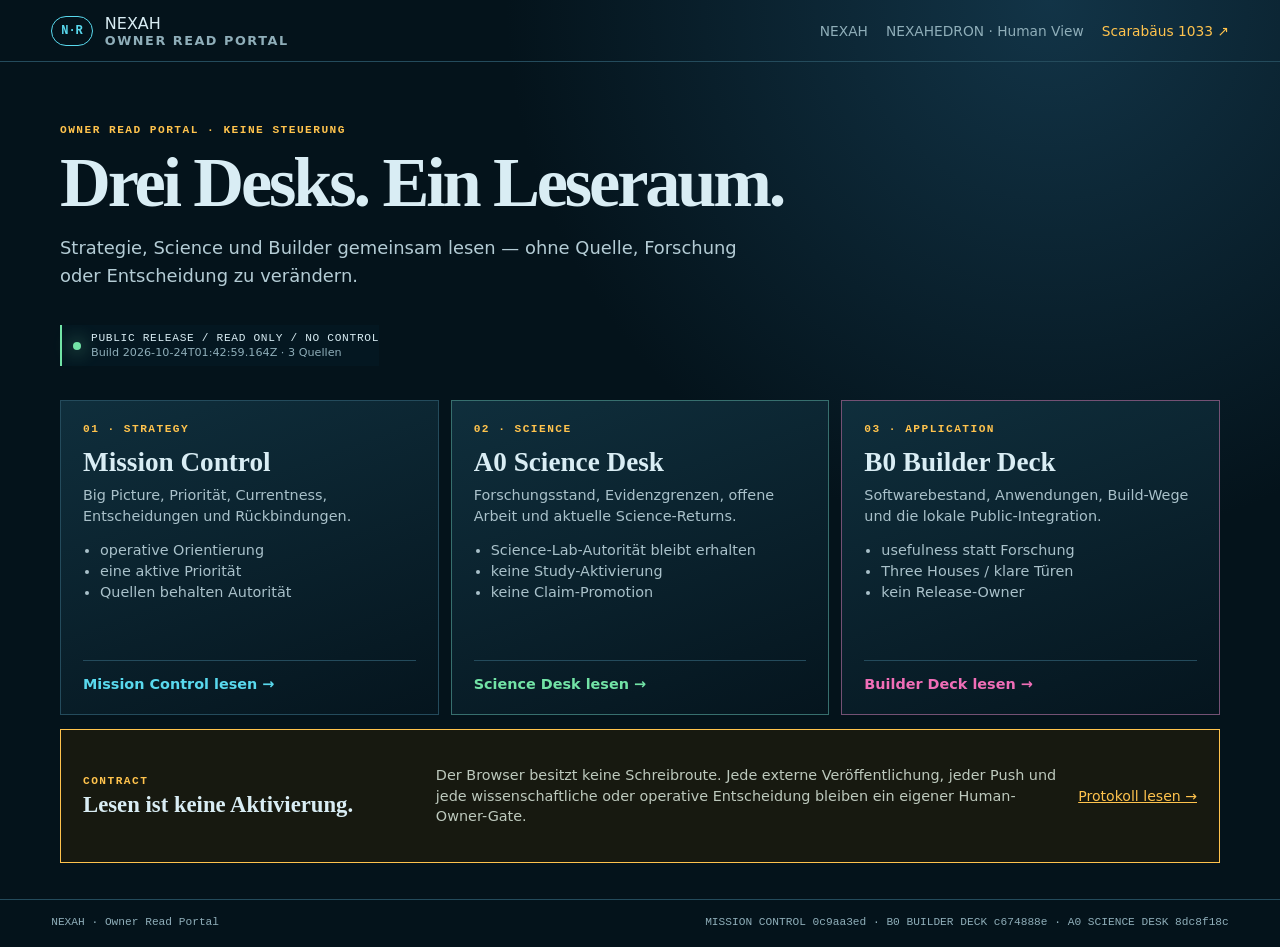
==== index.html @ fae85a68 "release(portal): publish Mission Control A0 and B0 entry" ====
<!doctype html>
<html lang="de">
<head>
  <meta charset="utf-8">
  <meta name="viewport" content="width=device-width,initial-scale=1">
  <meta name="robots" content="index,follow">
  <meta name="description" content="NEXAH Owner Read Portal — read-only snapshots of Mission Control, Science Desk and B0 Builder Deck.">
  <title>NEXAH · Owner Read Portal</title>
  <link rel="icon" href="data:image/svg+xml,%3Csvg xmlns='http://www.w3.org/2000/svg' viewBox='0 0 64 64'%3E%3Crect width='64' height='64' rx='32' fill='%2304131b'/%3E%3Ccircle cx='32' cy='32' r='27' fill='none' stroke='%2359d9ee' stroke-width='3'/%3E%3Ctext x='32' y='38' text-anchor='middle' font-family='monospace' font-size='18' fill='%23d9edf4'%3ENR%3C/text%3E%3C/svg%3E">
  <link rel="stylesheet" href="portal.css">
</head>
<body>
  <header class="masthead">
    <a class="brand" href="./" aria-label="Owner Read Portal Start">
      <span class="mark">N·R</span>
      <span>NEXAH <b>Owner Read Portal</b></span>
    </a>
    <nav aria-label="Externe Rückwege">
      <a href="https://nexah.de">NEXAH</a>
      <a href="https://nexahedron.com">NEXAHEDRON · Human View</a>
      <a class="scarab" href="https://www.scarabaeus1033.net">Scarabäus 1033 ↗</a>
    </nav>
  </header>

  <main>
    <section class="hero">
      <p class="eyebrow">OWNER READ PORTAL · KEINE STEUERUNG</p>
      <h1>Drei Desks. Ein Leseraum.</h1>
      <p class="lead">Strategie, Science und Builder gemeinsam lesen — ohne Quelle, Forschung oder Entscheidung zu verändern.</p>
      <div class="status" role="status">
        <span class="lamp" aria-hidden="true"></span>
        <div><b id="buildState">Snapshot wird gelesen …</b><small id="buildMeta">Manifest laden</small></div>
      </div>
    </section>

    <section class="deck" aria-label="Leseflächen">
      <article class="card card-mission">
        <div class="card-no">01 · STRATEGY</div>
        <h2>Mission Control</h2>
        <p>Big Picture, Priorität, Currentness, Entscheidungen und Rückbindungen.</p>
        <ul><li>operative Orientierung</li><li>eine aktive Priorität</li><li>Quellen behalten Autorität</li></ul>
        <a class="open" href="00%20EXECUTIVE/NEXAH-Mission-Control/INTERNAL_NAVIGATOR/index.html" data-local-href="../../INTERNAL_NAVIGATOR/index.html">Mission Control lesen →</a>
      </article>

      <article class="card card-science">
        <div class="card-no">02 · SCIENCE</div>
        <h2>A0 Science Desk</h2>
        <p>Forschungsstand, Evidenzgrenzen, offene Arbeit und aktuelle Science-Returns.</p>
        <ul><li>Science-Lab-Autorität bleibt erhalten</li><li>keine Study-Aktivierung</li><li>keine Claim-Promotion</li></ul>
        <a class="open" href="30%20SCIENCE%20LAB/NEXAH-Science-Lab/RESEARCH_PROGRAM_B_MATHEMATICAL_FOUNDATIONS/AXIOM0_QMODE_ORIENTATION_TO_MEASUREMENT_FOUNDATION_PACKAGE_2026-10-01/A0_BOOK/A0_RESEARCH_DESK.html#desk-cabinet" data-local-href="../../../../30%20SCIENCE%20LAB/NEXAH-Science-Lab/RESEARCH_PROGRAM_B_MATHEMATICAL_FOUNDATIONS/AXIOM0_QMODE_ORIENTATION_TO_MEASUREMENT_FOUNDATION_PACKAGE_2026-10-01/A0_BOOK/A0_RESEARCH_DESK.html#desk-cabinet">Science Desk lesen →</a>
      </article>

      <article class="card card-builder">
        <div class="card-no">03 · APPLICATION</div>
        <h2>B0 Builder Deck</h2>
        <p>Softwarebestand, Anwendungen, Build-Wege und die lokale Public-Integration.</p>
        <ul><li>usefulness statt Forschung</li><li>Three Houses / klare Türen</li><li>kein Release-Owner</li></ul>
        <a class="open" href="10%20NEXAH%20CORE/NEXAH/BUILDER/B0_BUILDER_DECK/index.html" data-local-href="../../../../10%20NEXAH%20CORE/NEXAH/BUILDER/B0_BUILDER_DECK/index.html">Builder Deck lesen →</a>
      </article>
    </section>

    <section class="contract">
      <div><span>CONTRACT</span><h2>Lesen ist keine Aktivierung.</h2></div>
      <p>Der Browser besitzt keine Schreibroute. Jede externe Veröffentlichung, jeder Push und jede wissenschaftliche oder operative Entscheidung bleiben ein eigener Human-Owner-Gate.</p>
      <a href="00%20EXECUTIVE/NEXAH-Mission-Control/CURRENT/RETURN_INGESTION_AND_PUBLICATION_BOUNDARY_PROTOCOL.md" data-local-href="../../CURRENT/RETURN_INGESTION_AND_PUBLICATION_BOUNDARY_PROTOCOL.md">Protokoll lesen →</a>
    </section>
  </main>

  <footer>
    <span>NEXAH · Owner Read Portal</span>
    <span id="sourceSummary">Source-bound projection</span>
  </footer>
  <script src="portal.js"></script>
  <script src="public-cut.js"></script>
</body>
</html>
---- portal.css ----
:root{--ink:#d9edf4;--muted:#8faeb9;--bg:#04131b;--panel:#0a202b;--line:#244b5c;--cyan:#59d9ee;--mint:#72e3a6;--gold:#ffc34d;--pink:#f06eb7;--serif:Georgia,"Times New Roman",serif;--mono:"SFMono-Regular",Consolas,monospace}*{box-sizing:border-box}html{background:var(--bg);color:var(--ink);font-family:Inter,system-ui,sans-serif}body{margin:0;background:radial-gradient(circle at 82% 0,#123447 0,transparent 34rem),var(--bg);min-height:100vh}.masthead{min-height:62px;border-bottom:1px solid var(--line);display:flex;align-items:center;justify-content:space-between;padding:11px clamp(18px,4vw,64px);gap:24px}.brand{display:flex;gap:12px;align-items:center;color:var(--ink);text-decoration:none}.brand b{display:block;font-size:.8rem;letter-spacing:.12em;text-transform:uppercase;color:var(--muted)}.mark{border:1px solid var(--cyan);border-radius:999px;padding:7px 9px;color:var(--cyan);font:700 .75rem var(--mono)}nav{display:flex;gap:18px;flex-wrap:wrap}nav a{color:var(--muted);text-decoration:none;font-size:.86rem}nav a:hover,nav a:focus-visible{color:var(--ink)}nav .scarab{color:var(--gold)}main{width:min(1160px,calc(100% - 36px));margin:auto;padding:clamp(30px,4vw,52px) 0 36px}.hero{max-width:960px}.eyebrow,.card-no,.contract span{font:700 .7rem var(--mono);letter-spacing:.13em;color:var(--gold)}h1{font:700 clamp(2.55rem,5.5vw,5rem)/.95 var(--serif);letter-spacing:-.045em;margin:.18em 0 .18em}.lead{max-width:720px;color:#b4ccd5;font-size:clamp(.95rem,1.5vw,1.12rem);line-height:1.55}.status{margin-top:18px;display:inline-flex;align-items:center;gap:10px;border-left:2px solid var(--mint);background:rgba(6,26,36,.64);padding:7px 0 7px 11px;cursor:default}.status .lamp{width:8px;height:8px;border-radius:50%;background:var(--mint);box-shadow:0 0 18px var(--mint)}.status b,.status small{display:block}.status b{font:.7rem var(--mono);letter-spacing:.06em}.status small{color:var(--muted);margin-top:2px;font-size:.7rem}.deck{display:grid;grid-template-columns:repeat(3,1fr);gap:12px;margin:34px 0 14px}.card{min-height:315px;padding:22px;border:1px solid var(--line);background:linear-gradient(160deg,rgba(16,48,62,.94),rgba(5,21,30,.98));display:flex;flex-direction:column}.card h2{font:700 1.7rem/1 var(--serif);margin:14px 0 9px}.card p,.card li{color:#a9c1ca;line-height:1.45;font-size:.9rem}.card p{margin:0 0 8px}.card ul{padding-left:17px;margin:5px 0 18px}.card .open{margin-top:auto;border-top:1px solid var(--line);padding-top:15px;color:var(--cyan);text-decoration:none;font-weight:700;font-size:.9rem}.card-science{border-color:#376f6e}.card-science .open{color:var(--mint)}.card-builder{border-color:#745174}.card-builder .open{color:var(--pink)}.contract{border:1px solid var(--gold);display:grid;grid-template-columns:.8fr 1.5fr auto;align-items:center;gap:22px;padding:20px 22px;margin-top:12px;background:#171910}.contract h2{font:700 1.42rem var(--serif);margin:4px 0}.contract p{color:#bdc9bd;line-height:1.45;font-size:.9rem}.contract a{color:var(--gold);white-space:nowrap;font-size:.88rem}footer{border-top:1px solid var(--line);padding:16px clamp(18px,4vw,64px);display:flex;justify-content:space-between;gap:24px;color:var(--muted);font:.7rem var(--mono)}@media(max-width:900px){.deck{grid-template-columns:1fr}.card{min-height:260px}.contract{grid-template-columns:1fr}.masthead{align-items:flex-start;flex-direction:column}h1{font-size:clamp(2.6rem,12vw,4.6rem)}}@media(prefers-reduced-motion:reduce){*{scroll-behavior:auto!important}}
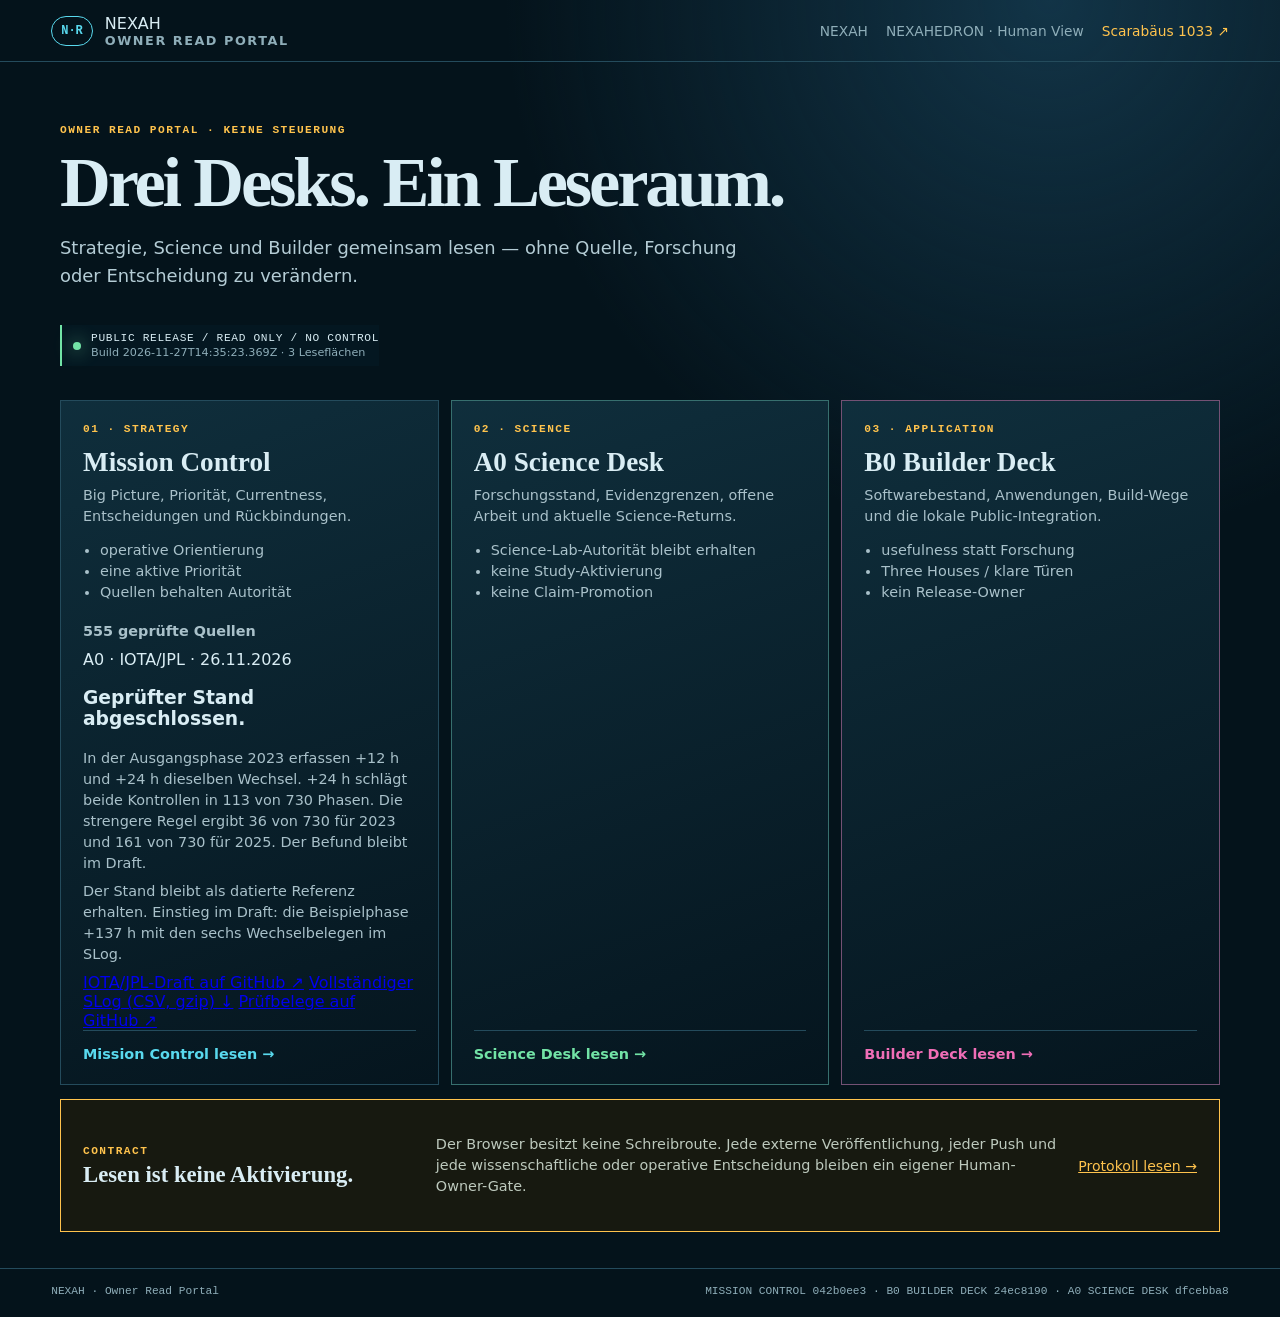
==== commit 0e758f55: "release(portal): refresh verified source snapshots" ====
--- a/index.html
+++ b/index.html
@@ -39,6 +39,16 @@
         <h2>Mission Control</h2>
         <p>Big Picture, Priorität, Currentness, Entscheidungen und Rückbindungen.</p>
         <ul><li>operative Orientierung</li><li>eine aktive Priorität</li><li>Quellen behalten Autorität</li></ul>
+        <p><strong>555 geprüfte Quellen</strong></p>
+        <article id="iota-jpl-abschluss">
+              <span>A0 · IOTA/JPL · 26.11.2026</span>
+              <h3>Geprüfter Stand abgeschlossen.</h3>
+              <p>In der Ausgangsphase 2023 erfassen +12 h und +24 h dieselben Wechsel. +24 h schlägt beide Kontrollen in 113 von 730 Phasen. Die strengere Regel ergibt 36 von 730 für 2023 und 161 von 730 für 2025. Der Befund bleibt im Draft.</p>
+              <p>Der Stand bleibt als datierte Referenz erhalten. Einstieg im Draft: die Beispielphase +137 h mit den sechs Wechselbelegen im SLog.</p>
+              <a href="https://github.com/Scarabaeus1031/NEXAH-Science-Lab/blob/0e81f2597884e0bcacbc43e409b005b2d3dc9af3/RESEARCH_PROGRAM_B_MATHEMATICAL_FOUNDATIONS/AXIOM0_QMODE_ORIENTATION_TO_MEASUREMENT_FOUNDATION_PACKAGE_2026-10-01/A0_BOOK/A0_DRAFT_DRIFT_HOUSING_112_NOTE_2026-11-23.md">IOTA/JPL-Draft auf GitHub ↗</a>
+              <a href="https://raw.githubusercontent.com/Scarabaeus1031/NEXAH-Science-Lab/0e81f2597884e0bcacbc43e409b005b2d3dc9af3/RESEARCH_PROGRAM_B_MATHEMATICAL_FOUNDATIONS/AXIOM0_QMODE_ORIENTATION_TO_MEASUREMENT_FOUNDATION_PACKAGE_2026-10-01/IOTA_JPL_2023_2026-11-26/phase-sweep/slog.csv.gz">Vollständiger SLog (CSV, gzip) ↓</a>
+              <a href="https://github.com/Scarabaeus1031/NEXAH-Science-Lab/blob/0e81f2597884e0bcacbc43e409b005b2d3dc9af3/RESEARCH_PROGRAM_B_MATHEMATICAL_FOUNDATIONS/AXIOM0_QMODE_ORIENTATION_TO_MEASUREMENT_FOUNDATION_PACKAGE_2026-10-01/IOTA_JPL_2023_2026-11-26/README.md">Prüfbelege auf GitHub ↗</a>
+            </article>
         <a class="open" href="00%20EXECUTIVE/NEXAH-Mission-Control/INTERNAL_NAVIGATOR/index.html" data-local-href="../../INTERNAL_NAVIGATOR/index.html">Mission Control lesen →</a>
       </article>
 
